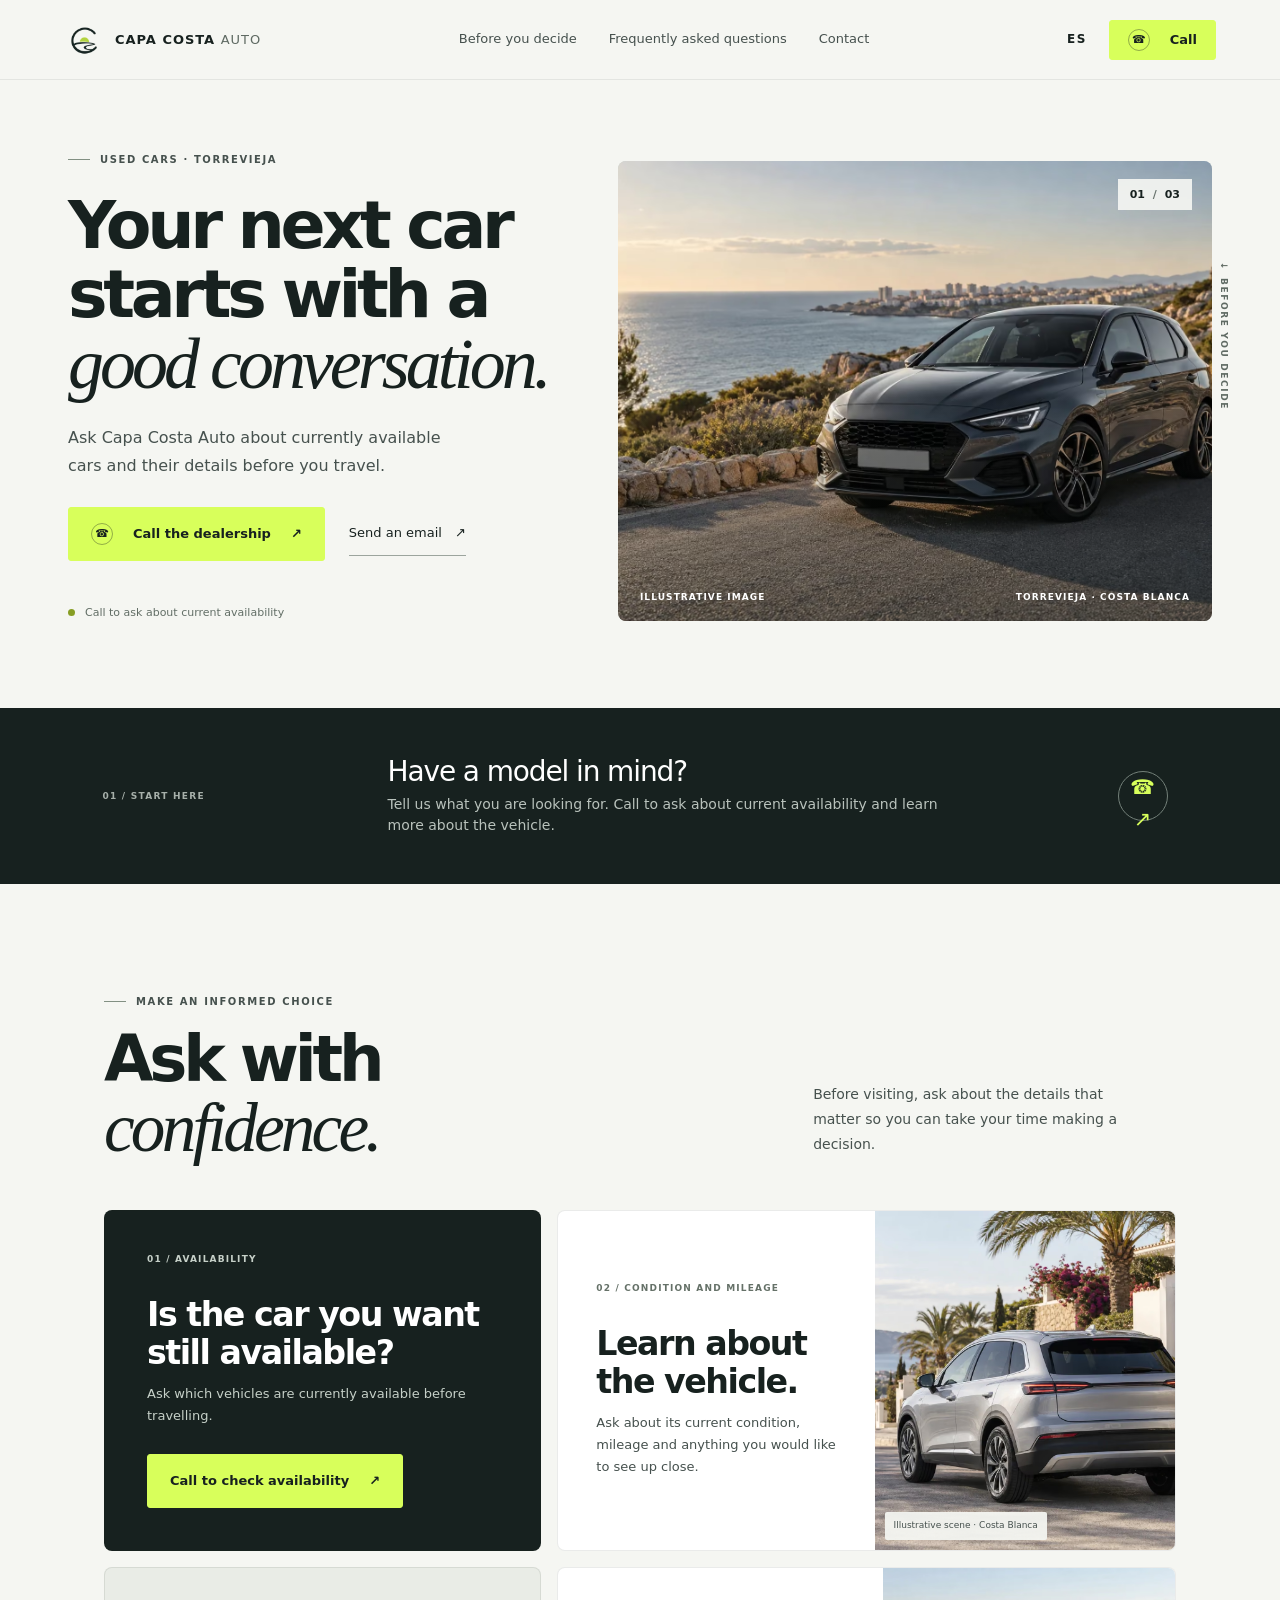
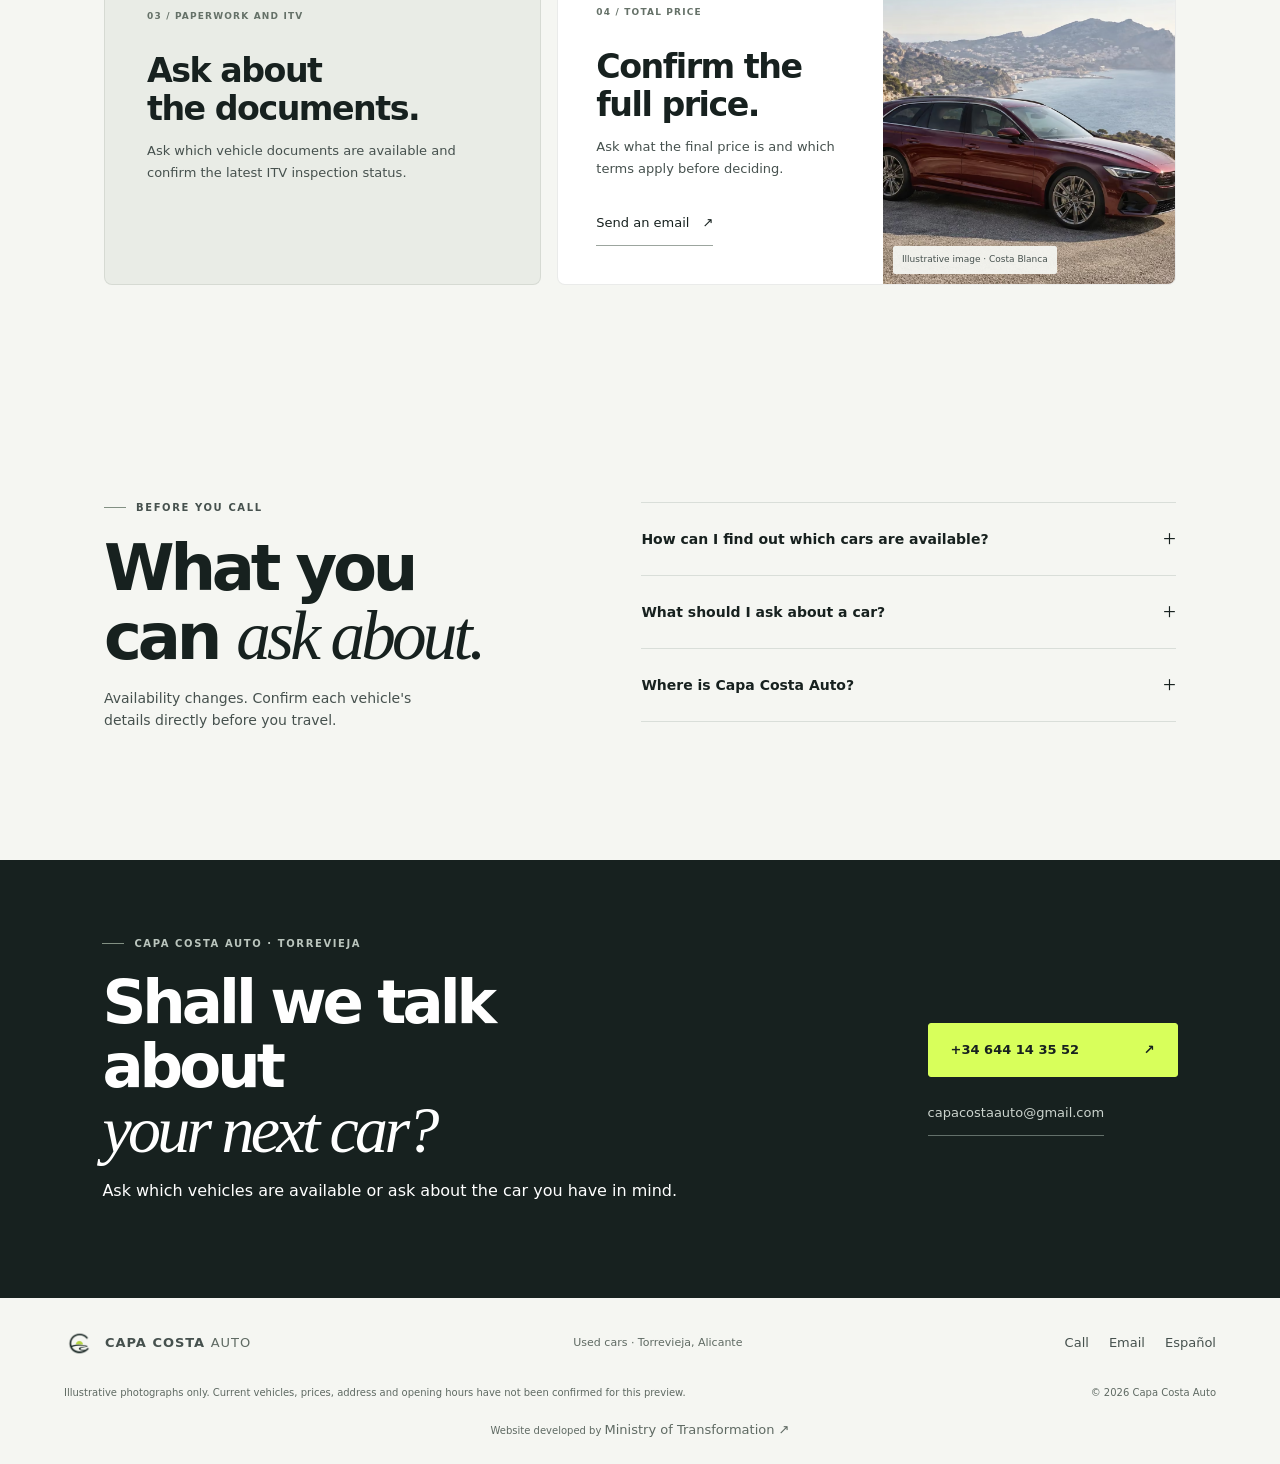
==== en/index.html @ e5fd43e0 "Prepare Capa Costa Auto for GitHub Pages" ====
<!doctype html>
<html lang="en">
<head>
  <meta charset="utf-8">
  <meta name="viewport" content="width=device-width, initial-scale=1">
  <meta name="theme-color" content="#17211f">
  <meta name="robots" content="noindex, nofollow">
  <meta name="description" content="Contact Capa Costa Auto in Torrevieja to ask about current used-car availability.">
  <title>Used Cars in Torrevieja | Capa Costa Auto</title>
  <link rel="alternate" hreflang="es-ES" href="../es/index.html">
  <link rel="alternate" hreflang="en" href="index.html">
  <link rel="preload" as="image" href="../public/images/coast-1.avif" type="image/avif" fetchpriority="high">
  <link rel="stylesheet" href="../styles.css">
  <script src="../site.js" defer></script>
</head>
<body>
  <a class="skip-link" href="#main">Skip to content</a>
  <header class="site-header">
    <a class="brand" href="index.html"><img class="brand-mark" src="../public/brand/capa-costa-emblem.webp" alt="" width="40" height="40"><span>CAPA COSTA <b>AUTO</b></span></a>
    <nav class="desktop-nav" aria-label="Main navigation"><a href="#antes-de-decidir">Before you decide</a><a href="#preguntas">Frequently asked questions</a><a href="#contacto">Contact</a></nav>
    <div class="header-actions"><a class="language" href="../es/index.html" lang="es" hreflang="es-ES" aria-label="Ver en español">ES</a><a class="button button-small" href="tel:+34644143552" aria-label="Call the dealership"><span class="phone-icon" aria-hidden="true"></span><span>Call</span></a></div>
  </header>

  <main id="main">
    <section class="hero" aria-labelledby="hero-title">
      <div class="hero-copy">
        <p class="eyebrow"><span class="eyebrow-line" aria-hidden="true"></span> USED CARS · TORREVIEJA</p>
        <h1 id="hero-title">Your next car starts with a <em>good conversation.</em></h1>
        <p class="hero-lead">Ask Capa Costa Auto about currently available cars and their details before you travel.</p>
        <div class="hero-actions"><a class="button button-primary" href="tel:+34644143552"><span class="phone-icon" aria-hidden="true"></span> Call the dealership <span aria-hidden="true">↗</span></a><a class="text-link" href="mailto:capacostaauto@gmail.com">Send an email <span aria-hidden="true">↗</span></a></div>
        <p class="hero-note"><span class="note-dot" aria-hidden="true"></span>Call to ask about current availability</p>
      </div>
      <figure class="hero-visual">
        <picture><source srcset="../public/images/coast-1.avif" type="image/avif" sizes="(min-width: 900px) 54vw, (min-width: 651px) 48vw, calc(100vw - 40px)"><img src="../public/images/coast-1.webp" alt="Illustrative car beside the Mediterranean coast; not a current listing" width="1536" height="1024" fetchpriority="high" decoding="async"></picture>
        <figcaption><span>ILLUSTRATIVE IMAGE</span><span>TORREVIEJA · COSTA BLANCA</span></figcaption><div class="image-index" aria-hidden="true">01 <span>/</span> 03</div>
      </figure>
      <a class="hero-side-label" href="#antes-de-decidir"><span aria-hidden="true">↓</span> BEFORE YOU DECIDE</a>
    </section>

    <section class="intro-band" aria-labelledby="availability-band-title">
      <div class="section-index">01 / START HERE</div>
      <div class="intro-main"><h2 id="availability-band-title">Have a model in mind?</h2><p>Tell us what you are looking for. Call to ask about current availability and learn more about the vehicle.</p></div>
      <a class="round-link" href="tel:+34644143552" aria-label="Call to ask about available cars"><span aria-hidden="true">↗</span></a>
    </section>

    <section class="editorial" id="antes-de-decidir" aria-labelledby="questions-title">
      <div class="editorial-heading" data-reveal><div><p class="eyebrow"><span class="eyebrow-line" aria-hidden="true"></span> MAKE AN INFORMED CHOICE</p><h2 id="questions-title">Ask with<br><em>confidence.</em></h2></div><p class="editorial-deck">Before visiting, ask about the details that matter so you can take your time making a decision.</p></div>
      <div class="bento-grid">
        <article class="bento-card bento-availability" data-reveal><div><p class="card-kicker">01 / AVAILABILITY</p><h3>Is the car you want still available?</h3><p>Ask which vehicles are currently available before travelling.</p></div><a class="button button-light" href="tel:+34644143552">Call to check availability <span aria-hidden="true">↗</span></a></article>
        <article class="bento-card bento-condition" data-reveal><div class="bento-copy"><p class="card-kicker">02 / CONDITION AND MILEAGE</p><h3>Learn about the vehicle.</h3><p>Ask about its current condition, mileage and anything you would like to see up close.</p></div><figure class="bento-image"><picture><source srcset="../public/images/coast-2.avif" type="image/avif" sizes="(min-width: 900px) 37vw, (min-width: 651px) 43vw, calc(100vw - 40px)"><img src="../public/images/coast-2.webp" alt="Illustrative car on a Mediterranean street; not a current listing" width="1448" height="1086" loading="lazy" decoding="async"></picture><figcaption>Illustrative scene · Costa Blanca</figcaption></figure></article>
        <article class="bento-card bento-paperwork" data-reveal><div><p class="card-kicker">03 / PAPERWORK AND ITV</p><h3>Ask about the documents.</h3><p>Ask which vehicle documents are available and confirm the latest ITV inspection status.</p></div></article>
        <article class="bento-card bento-price" data-reveal><div class="bento-copy"><p class="card-kicker">04 / TOTAL PRICE</p><h3>Confirm the full price.</h3><p>Ask what the final price is and which terms apply before deciding.</p><a class="text-link" href="mailto:capacostaauto@gmail.com">Send an email <span aria-hidden="true">↗</span></a></div><figure class="bento-image"><picture><source srcset="../public/images/coast-3.avif" type="image/avif" sizes="(min-width: 900px) 37vw, (min-width: 651px) 43vw, calc(100vw - 40px)"><img src="../public/images/coast-3.webp" alt="Illustrative car beside the Mediterranean; not a current listing" width="1448" height="1086" loading="lazy" decoding="async"></picture><figcaption>Illustrative image · Costa Blanca</figcaption></figure></article>
      </div>
    </section>

    <section class="faq-section" id="preguntas" aria-labelledby="faq-title">
      <div class="faq-heading" data-reveal><p class="eyebrow"><span class="eyebrow-line" aria-hidden="true"></span> BEFORE YOU CALL</p><h2 id="faq-title">What you can <em>ask about.</em></h2><p>Availability changes. Confirm each vehicle's details directly before you travel.</p></div>
      <div class="faq-list" data-reveal><details><summary>How can I find out which cars are available?<span aria-hidden="true">+</span></summary><p>Call the dealership to ask which vehicles are currently available.</p></details><details><summary>What should I ask about a car?<span aria-hidden="true">+</span></summary><p>You can ask about its condition, mileage, paperwork, inspection status, full price and applicable terms.</p></details><details><summary>Where is Capa Costa Auto?<span aria-hidden="true">+</span></summary><p>Capa Costa Auto is in Torrevieja. Call before travelling to confirm visit details.</p></details></div>
    </section>

    <section class="contact-section" id="contacto" aria-labelledby="contact-title"><div data-reveal><p class="eyebrow"><span class="eyebrow-line" aria-hidden="true"></span> CAPA COSTA AUTO · TORREVIEJA</p><h2 id="contact-title">Shall we talk about<br><em>your next car?</em></h2><p class="contact-lead">Ask which vehicles are available or ask about the car you have in mind.</p></div><div class="contact-actions" data-reveal><a class="button button-light" href="tel:+34644143552">+34 644 14 35 52 <span aria-hidden="true">↗</span></a><a class="contact-email" href="mailto:capacostaauto@gmail.com">capacostaauto@gmail.com</a></div></section>
  </main>

  <footer class="site-footer"><a class="brand brand-footer" href="index.html"><img class="brand-mark" src="../public/brand/capa-costa-emblem.webp" alt="" width="32" height="32" loading="lazy"><span>CAPA COSTA <b>AUTO</b></span></a><p>Used cars · Torrevieja, Alicante</p><div><a href="tel:+34644143552">Call</a><a href="mailto:capacostaauto@gmail.com">Email</a><a href="../es/index.html" lang="es" hreflang="es-ES">Español</a></div><small>Illustrative photographs only. Current vehicles, prices, address and opening hours have not been confirmed for this preview.</small><small class="copyright">© 2026 Capa Costa Auto</small><small class="developer-credit">Website developed by <a href="https://ministry-transformation.github.io/" target="_blank" rel="noopener noreferrer">Ministry of Transformation <span aria-hidden="true">↗</span></a></small></footer>
</body>
</html>
---- styles.css ----
:root{--ink:#17211f;--ink-soft:#46514e;--paper:#f5f6f2;--white:#fff;--accent:#d8ff5b;--line:#d9ded9;--muted:#aab3ad;--serif:Georgia,'Times New Roman',serif;--sans:'DM Sans',Arial,sans-serif;--display:Manrope,'DM Sans',sans-serif;--measure:1240px}
*{box-sizing:border-box}html{scroll-behavior:smooth;scroll-padding-top:90px}body{margin:0;background:var(--paper);color:var(--ink);font-family:var(--sans);font-size:16px;line-height:1.55;-webkit-font-smoothing:antialiased}a{color:inherit}a:focus-visible,summary:focus-visible{outline:3px solid #547000;outline-offset:4px}.skip-link{position:absolute;left:16px;top:-60px;background:var(--accent);padding:12px 18px;z-index:10}.skip-link:focus{top:12px}.site-header{height:80px;padding:0 max(5vw,24px);display:flex;align-items:center;justify-content:space-between;background:var(--paper);position:sticky;top:0;z-index:5;border-bottom:1px solid rgba(23,33,31,.08)}.brand{display:flex;gap:11px;align-items:center;text-decoration:none;font:700 13px var(--display);letter-spacing:.075em}.brand b{font-weight:500;color:#5f6a63}.brand-mark{width:34px;height:34px;display:grid;place-items:center;border:1px solid var(--ink);border-radius:50%;font:600 19px var(--serif);letter-spacing:0}.desktop-nav{display:flex;gap:32px}.desktop-nav a,.site-footer a{font-size:13px;text-decoration:none;color:var(--ink-soft)}.desktop-nav a:hover,.site-footer a:hover{color:#607700}.header-actions{display:flex;align-items:center;gap:22px}.language{font-size:12px;font-weight:700;letter-spacing:.12em;text-decoration:none}.button{display:inline-flex;min-height:54px;align-items:center;justify-content:center;gap:20px;padding:0 22px;background:var(--accent);border:1px solid var(--accent);border-radius:3px;color:var(--ink);font:700 13px var(--sans);text-decoration:none;transition:background .18s,border-color .18s,transform .18s}.button:hover{background:#c6f43e;border-color:#c6f43e;transform:translateY(-1px)}.button-small{min-height:40px;padding:0 18px}.hero{max-width:var(--measure);margin:auto;min-height:610px;padding:64px 48px 70px;display:grid;grid-template-columns:.91fr 1.09fr;align-items:center;gap:54px;position:relative}.hero-copy{padding:10px 0 6px}.eyebrow{font:700 10px var(--display);letter-spacing:.16em;display:flex;align-items:center;gap:10px;color:var(--ink-soft);margin:0 0 26px}.eyebrow-line{width:22px;height:1px;background:#829083}.hero h1,.editorial h2,.faq-heading h2,.contact-section h2{font:600 clamp(45px,5.2vw,70px)/1.04 var(--display);letter-spacing:-.065em;margin:0;max-width:580px}.hero h1 em,.editorial h2 em,.faq-heading h2 em,.contact-section h2 em{font:italic 500 1.08em/1 var(--serif);letter-spacing:-.055em}.hero-lead{max-width:390px;margin:23px 0 28px;color:var(--ink-soft);font-size:16px;line-height:1.7}.hero-actions{display:flex;align-items:center;gap:24px;flex-wrap:wrap}.phone-icon{width:22px;height:22px;border:1px solid rgba(23,33,31,.36);border-radius:50%;display:grid;place-items:center;font-size:13px}.text-link{font-size:13px;text-decoration:none;border-bottom:1px solid #9ca59e;padding:7px 0}.text-link span{margin-left:6px}.hero-note{display:flex;align-items:center;gap:10px;margin-top:43px;font-size:11px;color:#626e66}.note-dot{width:7px;height:7px;background:#879e24;border-radius:50%}.note-rule{height:1px;width:28px;background:#bdc4bd;margin:0 3px}.hero-visual{margin:0;position:relative;height:460px;background:#c7d1cc;overflow:hidden}.hero-visual img,.photo-card img,.quote-band figure img{width:100%;height:100%;object-fit:cover;display:block}.hero-visual img{object-position:51% 50%}.hero-visual:after{content:"";position:absolute;inset:50% 0 0;background:linear-gradient(transparent,rgba(7,16,15,.38));pointer-events:none}.hero-visual figcaption{position:absolute;bottom:19px;left:22px;right:22px;display:flex;justify-content:space-between;color:white;font:600 9px var(--display);letter-spacing:.12em;z-index:1}.image-index{position:absolute;right:20px;top:18px;padding:9px 12px;background:rgba(245,246,242,.92);font:700 11px var(--display);z-index:1}.image-index span{color:#68736d;margin:0 4px}.hero-side-label{position:absolute;right:14px;top:175px;writing-mode:vertical-rl;font:600 9px var(--display);letter-spacing:.18em;color:#5f6a63}.hero-side-label span{padding:7px 0}.intro-band{background:var(--ink);color:white;padding:47px max(calc((100vw - 1120px)/2),8vw);display:grid;grid-template-columns:1fr 2.8fr 60px;align-items:center;gap:38px}.section-index{font:600 9px var(--display);letter-spacing:.14em;color:#a7b0aa}.intro-main h2{font:500 28px var(--display);letter-spacing:-.04em;margin:0 0 6px}.intro-main p{color:#b9c2bc;margin:0;font-size:14px;max-width:560px}.round-link{width:50px;height:50px;display:grid;place-items:center;border:1px solid #65706a;border-radius:50%;text-decoration:none;font-size:21px;transition:background .2s,color .2s}.round-link:hover{background:var(--accent);color:var(--ink);border-color:var(--accent)}.editorial{max-width:1120px;margin:auto;padding:110px 24px 120px}.editorial-heading{display:flex;justify-content:space-between;align-items:end;margin-bottom:48px}.editorial-heading .eyebrow{margin-bottom:19px}.editorial h2,.faq-heading h2{font-size:clamp(44px,5.2vw,64px)}.editorial-deck{max-width:320px;color:var(--ink-soft);font-size:14px;line-height:1.8;margin:0 4% 5px 24px}.editorial-grid{display:grid;grid-template-columns:.95fr 1.05fr;gap:70px;align-items:stretch}.photo-card{margin:0;position:relative;min-height:460px;background:#cad1ca}.photo-card img{position:absolute;inset:0}.photo-card:after{content:"";position:absolute;inset:65% 0 0;background:linear-gradient(transparent,rgba(8,19,17,.45))}.photo-card figcaption{position:absolute;z-index:1;bottom:16px;left:19px;color:white;font-size:10px;letter-spacing:.06em}.photo-card figcaption span{font-weight:700;margin-right:10px}.question-list{align-self:center}.question-list article{min-height:81px;border-bottom:1px solid var(--line);display:grid;grid-template-columns:38px 1fr 24px;align-items:center;gap:10px}.question-number{font:600 10px var(--display);color:#7c887f}.question-list h3{font:600 15px var(--display);margin:0 0 2px;letter-spacing:-.02em}.question-list p{font-size:12px;color:#67716b;margin:0}.question-mark{font:400 20px var(--serif);color:#647268}.list-cta{min-height:66px;display:flex;justify-content:space-between;align-items:center;text-decoration:none;font-size:13px;font-weight:600}.list-cta b{width:34px;height:34px;border:1px solid var(--line);border-radius:50%;display:grid;place-items:center;font-weight:400}.quote-band{min-height:400px;background:#202d29;color:#fff;display:grid;grid-template-columns:1fr 2.2fr 1fr;align-items:center;gap:36px;padding:45px max(calc((100vw - 1120px)/2),8vw)}.quote-number{align-self:start;padding-top:20px;font:600 11px var(--display);letter-spacing:.08em}.quote-number span{color:#929d96}.quote-content .eyebrow{color:#c4cfbf;margin-bottom:20px}.quote-content blockquote{font:500 clamp(29px,3.2vw,43px)/1.2 var(--serif);letter-spacing:-.035em;margin:0 0 25px;max-width:600px}.button-light{background:var(--accent);border-color:var(--accent)}.quote-band figure{margin:0;height:245px;position:relative}.quote-band figure img{position:absolute;inset:0}.quote-band figure figcaption{position:absolute;right:8px;bottom:8px;color:white;font-size:9px;text-shadow:0 1px 4px #333}.faq-section{max-width:1120px;margin:auto;padding:105px 24px 115px;display:grid;grid-template-columns:.9fr 1.1fr;gap:100px}.faq-heading .eyebrow{margin-bottom:22px}.faq-heading h2{margin-bottom:17px}.faq-heading>p:last-child{color:var(--ink-soft);font-size:14px;max-width:350px}.faq-list details{border-bottom:1px solid var(--line)}.faq-list details:first-child{border-top:1px solid var(--line)}.faq-list summary{min-height:72px;display:flex;justify-content:space-between;align-items:center;gap:20px;cursor:pointer;list-style:none;font:600 14px var(--display)}.faq-list summary::-webkit-details-marker{display:none}.faq-list summary span{font:400 23px var(--serif);transition:transform .15s}.faq-list details[open] summary span{transform:rotate(45deg)}.faq-list details p{font-size:13px;color:var(--ink-soft);margin:0;padding:0 32px 21px 0;max-width:480px}.contact-section{background:var(--ink);color:white;padding:78px max(calc((100vw - 1120px)/2),8vw);display:flex;justify-content:space-between;align-items:center;gap:40px}.contact-section .eyebrow{color:#bac5bd;margin-bottom:21px}.contact-section h2{font-size:clamp(42px,5vw,61px)}.contact-actions{display:flex;flex-direction:column;align-items:flex-start;gap:15px}.contact-actions .button{min-width:250px;justify-content:space-between}.contact-email{color:#cbd3cd;font-size:13px;text-decoration:none;border-bottom:1px solid #63706a;padding:4px 0}.site-footer{min-height:110px;display:flex;align-items:center;justify-content:space-between;gap:20px;padding:23px max(5vw,24px);flex-wrap:wrap}.brand-footer .brand-mark{width:29px;height:29px;font-size:17px}.brand-footer{font-size:11px}.site-footer p{font-size:11px;color:#5f6a63}.site-footer>div{display:flex;gap:20px}.site-footer small{font-size:10px;color:#5f6a63}
@media(max-width:850px){.desktop-nav{gap:15px}.desktop-nav a{font-size:12px}.hero{gap:30px;padding-inline:34px;min-height:570px}.hero-visual{height:405px}.hero h1{font-size:clamp(43px,6vw,60px)}.editorial-grid{gap:40px}.quote-band{grid-template-columns:.5fr 1.5fr 1fr;padding-inline:6vw}.faq-section{gap:45px}.intro-band{padding-inline:6vw}}
@media(max-width:650px){html{scroll-padding-top:72px}.site-header{height:68px;padding:0 19px}.desktop-nav{display:none}.brand{font-size:11px}.brand-mark{width:31px;height:31px}.header-actions{gap:14px}.button-small{min-height:38px}.hero{display:flex;flex-direction:column;align-items:stretch;gap:28px;padding:47px 20px 38px;min-height:0}.hero-copy{padding:0}.eyebrow{font-size:9px;margin-bottom:20px}.hero h1{font-size:clamp(45px,12vw,58px);max-width:530px}.hero-lead{font-size:15px;margin:18px 0 23px;max-width:430px}.hero-actions{gap:18px}.hero-actions .button{flex:1;min-height:52px;padding:0 15px;gap:10px}.text-link{white-space:nowrap;font-size:12px}.hero-note{margin-top:27px;font-size:10px;gap:8px}.note-rule{width:14px}.hero-visual{height:310px;margin:0 -20px}.hero-visual img{object-position:center}.hero-visual figcaption{left:18px;right:18px;font-size:8px}.hero-side-label{display:none}.intro-band{padding:32px 20px;grid-template-columns:1fr 50px;gap:12px 15px}.section-index{grid-column:1/-1}.intro-main h2{font-size:23px}.intro-main p{font-size:13px}.round-link{width:46px;height:46px}.editorial{padding:75px 20px 80px}.editorial-heading{display:block;margin-bottom:30px}.editorial h2,.faq-heading h2{font-size:50px}.editorial-deck{margin:19px 0 0;font-size:13px}.editorial-grid{grid-template-columns:1fr;gap:26px}.photo-card{min-height:300px}.question-list article{min-height:77px;grid-template-columns:30px 1fr 20px;gap:8px}.question-list h3{font-size:14px}.question-list p{font-size:11px}.quote-band{padding:38px 20px 42px;grid-template-columns:1fr 1fr;gap:15px 10px;min-height:0}.quote-number{grid-column:1/-1;padding:0}.quote-content{grid-column:1/-1}.quote-content blockquote{font-size:34px;max-width:500px}.quote-band figure{grid-column:1/-1;height:205px;margin-top:8px}.faq-section{padding:76px 20px 82px;grid-template-columns:1fr;gap:30px}.faq-heading h2{font-size:47px}.faq-heading>p:last-child{font-size:13px}.faq-list summary{font-size:13px;min-height:68px}.faq-list details p{font-size:12px}.contact-section{padding:58px 20px;display:block}.contact-section h2{font-size:47px}.contact-actions{margin-top:29px}.contact-actions .button{width:100%;max-width:340px}.site-footer{padding:25px 20px;display:grid;grid-template-columns:1fr auto;gap:14px}.site-footer p{grid-column:1/-1;grid-row:2;margin:0}.site-footer>div{gap:12px}.site-footer>div a{font-size:11px}.site-footer small{grid-column:1/-1}}
@media(prefers-reduced-motion:reduce){*,*::before,*::after{scroll-behavior:auto!important;transition:none!important}}

.phone-icon:before{content:'☎';font-size:11px}.round-link:before{content:'☎';font-size:20px}


@media(max-width:390px){.hero-actions{align-items:stretch;flex-direction:column;gap:12px}.hero-actions .button{flex:none;width:100%}.text-link{align-self:flex-start}}

/* Conversion-focused bento iteration: real next-step action first, buyer questions next. */
:root{--sans:system-ui,-apple-system,BlinkMacSystemFont,"Segoe UI",Arial,sans-serif;--display:system-ui,-apple-system,BlinkMacSystemFont,"Segoe UI",Arial,sans-serif;--radius-card:8px;--radius-control:4px}
.site-header{position:sticky;top:0;z-index:10;background:rgba(245,246,242,.95);backdrop-filter:blur(12px)}
.site-nav a,.desktop-nav a{min-height:44px;display:inline-flex;align-items:center}
.language{display:inline-flex;min-height:44px;align-items:center}
.text-link,.contact-email{display:inline-flex;min-height:44px;align-items:center;gap:7px}
.site-footer>div a{display:inline-flex;min-height:44px;align-items:center}
.button,.text-link,.round-link,.contact-email,.site-footer a{transition:background-color .18s,border-color .18s,color .18s,transform .18s}
.button-primary,.bento-availability .button-light,.contact-section .button-light{background:var(--accent);border-color:var(--accent);color:var(--ink)}
.button-primary:hover,.bento-availability .button-light:hover,.contact-section .button-light:hover{background:#c8f43f;border-color:#c8f43f;color:var(--ink);transform:translateY(-2px)}
.hero-visual,.photo-card,.bento-card{border-radius:var(--radius-card);overflow:hidden}
.hero-visual img{aspect-ratio:3/2;animation:coast-drift 30s ease-in-out infinite alternate}
@keyframes coast-drift{from{transform:scale(1.01)}to{transform:scale(1.05)}}
.hero-side-label{display:inline-flex;width:44px;min-height:44px;align-items:center;justify-content:center;text-decoration:none;transition:color .18s,transform .18s}
.hero-side-label:hover{color:#526b00;transform:translateY(3px)}
.round-link{color:var(--accent);border-color:#738079}
.round-link:hover{background:var(--accent);color:var(--ink);border-color:var(--accent);transform:translateY(-2px)}
.editorial{padding-block:clamp(72px,9vw,112px)}
.bento-grid{display:grid;grid-template-columns:repeat(12,minmax(0,1fr));grid-auto-rows:minmax(300px,auto);gap:16px}
.bento-card{position:relative;display:flex;min-width:0;flex-direction:column;justify-content:space-between;border:1px solid rgba(23,33,31,.09);background:#fff}
.bento-availability{grid-column:span 5;padding:clamp(25px,3.3vw,42px);background:var(--ink);color:#fff}
.bento-condition{grid-column:span 7;display:grid;grid-template-columns:minmax(0,1fr) minmax(0,.95fr)}
.bento-paperwork{grid-column:span 5;padding:clamp(25px,3.3vw,42px);background:#e9ece6}
.bento-price{grid-column:span 7;display:grid;grid-template-columns:minmax(0,1fr) minmax(0,.9fr);padding:0}
.bento-copy{align-self:center;padding:clamp(23px,3vw,38px)}
.card-kicker{margin:0 0 29px;color:#657168;font-size:9px;font-weight:700;letter-spacing:.13em}
.bento-availability .card-kicker{color:#c6d0c8}
.bento-card h3{max-width:400px;margin:0 0 12px;font:650 clamp(22px,2.6vw,34px)/1.13 var(--display);letter-spacing:-.045em;text-wrap:balance}
.bento-card p:not(.card-kicker){max-width:400px;margin:0;color:var(--ink-soft);font-size:13px;line-height:1.7}
.bento-availability p:not(.card-kicker){color:#c6d0c8}
.bento-availability .button-light{align-self:flex-start;margin-top:26px}
.bento-image{position:relative;min-width:0;min-height:300px;margin:0;overflow:hidden;background:#cbd4ce}
.bento-image picture,.bento-image img{display:block;width:100%;height:100%}
.bento-image img{object-fit:cover;aspect-ratio:4/3;transition:transform .7s cubic-bezier(.2,.7,.2,1)}
.bento-image figcaption{position:absolute;right:10px;bottom:10px;left:10px;width:max-content;max-width:calc(100% - 20px);padding:7px 9px;border-radius:2px;background:rgba(245,246,242,.94);color:var(--ink-soft);font-size:9px}
.bento-price .text-link{align-self:flex-start;margin-top:22px}
.motion-ready [data-reveal]{transform:translateY(12px);transition:transform .38s cubic-bezier(.2,.7,.2,1)}
.motion-ready [data-reveal].is-visible{transform:translateY(0)}
@media(hover:hover) and (pointer:fine){.bento-image:hover img{transform:scale(1.035)}.brand:hover .brand-mark{transform:rotate(-3deg) scale(1.04)}}
@media(max-width:850px){.bento-grid{grid-template-columns:repeat(2,minmax(0,1fr));grid-auto-rows:minmax(270px,auto)}.bento-availability,.bento-condition{grid-column:1/-1}.bento-paperwork,.bento-price{grid-column:span 1;display:flex}.bento-paperwork .bento-image{min-height:190px}.bento-price .text-link{margin-top:20px}}
@media(max-width:650px){.site-header{height:68px}.site-header .desktop-nav{display:none}.header-actions{gap:12px}.site-header .button-small{min-width:44px;min-height:44px;justify-content:center;padding:0 10px;gap:8px}.site-header .button-small span:not(.phone-icon){display:inline}.hero{padding-top:46px;padding-bottom:72px}.hero-visual{width:100%;height:auto;aspect-ratio:4/3}.hero-visual img{height:100%;object-fit:cover}.hero-side-label{display:none}.intro-band{grid-template-columns:1fr 48px;gap:12px 15px}.intro-main h2{font-size:23px}.intro-band .section-index{grid-column:1/-1}.editorial{padding:70px 20px}.editorial-heading{display:block;margin-bottom:26px}.editorial-deck{margin:16px 0 0}.bento-grid{grid-template-columns:1fr;grid-auto-rows:auto;gap:13px}.bento-availability,.bento-condition,.bento-paperwork,.bento-price{grid-column:1;min-height:0}.bento-availability,.bento-price{padding:25px}.bento-condition,.bento-paperwork{display:flex}.bento-copy{padding:23px}.bento-card h3{font-size:24px}.bento-image{width:100%;min-height:0;aspect-ratio:16/10}.bento-image img{aspect-ratio:16/10}.bento-availability .button-light{min-height:48px}.contact-section{padding:58px 20px}.contact-section h2{font-size:46px}.contact-section>div:first-child>p:not(.eyebrow){max-width:430px;font-size:13px;line-height:1.7}.contact-actions{margin-top:24px}.contact-actions .button{width:100%;max-width:360px}.faq-section{padding:70px 20px;grid-template-columns:1fr;gap:24px}.faq-list summary{min-height:64px}.site-footer{display:grid;grid-template-columns:1fr auto;gap:14px 12px;padding:24px 20px}.site-footer>p{grid-column:1/-1;grid-row:2}.site-footer>div{grid-column:1/-1;grid-row:3}.site-footer>small{grid-column:1/-1}.site-footer .copyright{grid-column:1/-1;grid-row:auto}}
@media(max-width:370px){.hero-actions{display:grid;grid-template-columns:1fr}.hero-actions .button{width:100%}.header-actions{gap:7px}.site-header .button-small{width:44px}.bento-card h3{font-size:22px}}
@media(max-width:370px){.site-header{padding-inline:12px}.site-header .brand{font-size:9px;gap:7px}.site-header .brand-mark{width:30px;height:30px}.site-header .header-actions{gap:6px}.site-header .button-small{min-width:44px;width:44px;padding:0}.site-header .button-small span:not(.phone-icon){display:none}}
@media(prefers-reduced-motion:reduce){.hero-visual img{animation:none;transform:none}.motion-ready [data-reveal]{transform:none;transition:none}.bento-image img,.button,.text-link,.round-link,.brand-mark{transition:none}.bento-image:hover img,.brand:hover .brand-mark,.button:hover{transform:none}}

.brand-mark{width:40px;height:40px;display:block;object-fit:contain;flex:none;border:0;border-radius:0}
.brand-footer .brand-mark{width:30px;height:30px}
.developer-credit{flex-basis:100%;text-align:center}.developer-credit a{color:inherit;text-decoration-color:#879e24;text-underline-offset:3px}.developer-credit a:hover{color:#526b00}
.hero-visual img{transform-origin:52% 48%;animation:coast-drift 26s ease-in-out infinite alternate}
@keyframes coast-drift{from{transform:scale(1.005)}to{transform:scale(1.055)}}
.motion-ready .reveal{opacity:.18;transform:translateY(10px);transition:opacity .4s ease,transform .4s cubic-bezier(.2,.7,.2,1)}
.motion-ready .reveal.is-visible{opacity:1;transform:translateY(0)}
.motion-ready .hero-visual.reveal{transition-delay:.1s}
.photo-card img,.quote-band figure img{transition:transform .9s cubic-bezier(.2,.7,.2,1)}
.photo-card:hover img,.quote-band figure:hover img{transform:scale(1.04)}
@media(max-width:650px){.brand-mark{width:34px;height:34px}}
@media(prefers-reduced-motion:reduce){.hero-visual img{animation:none;transform:none}.motion-ready .reveal{opacity:1;transform:none;transition:none}.photo-card img,.quote-band figure img{transition:none}.photo-card:hover img,.quote-band figure:hover img{transform:none}.brand-mark{transition:none}.brand:hover .brand-mark{transform:none}}

.brand-mark{transition:transform .25s ease}.brand:hover .brand-mark{transform:rotate(-4deg) scale(1.04)}
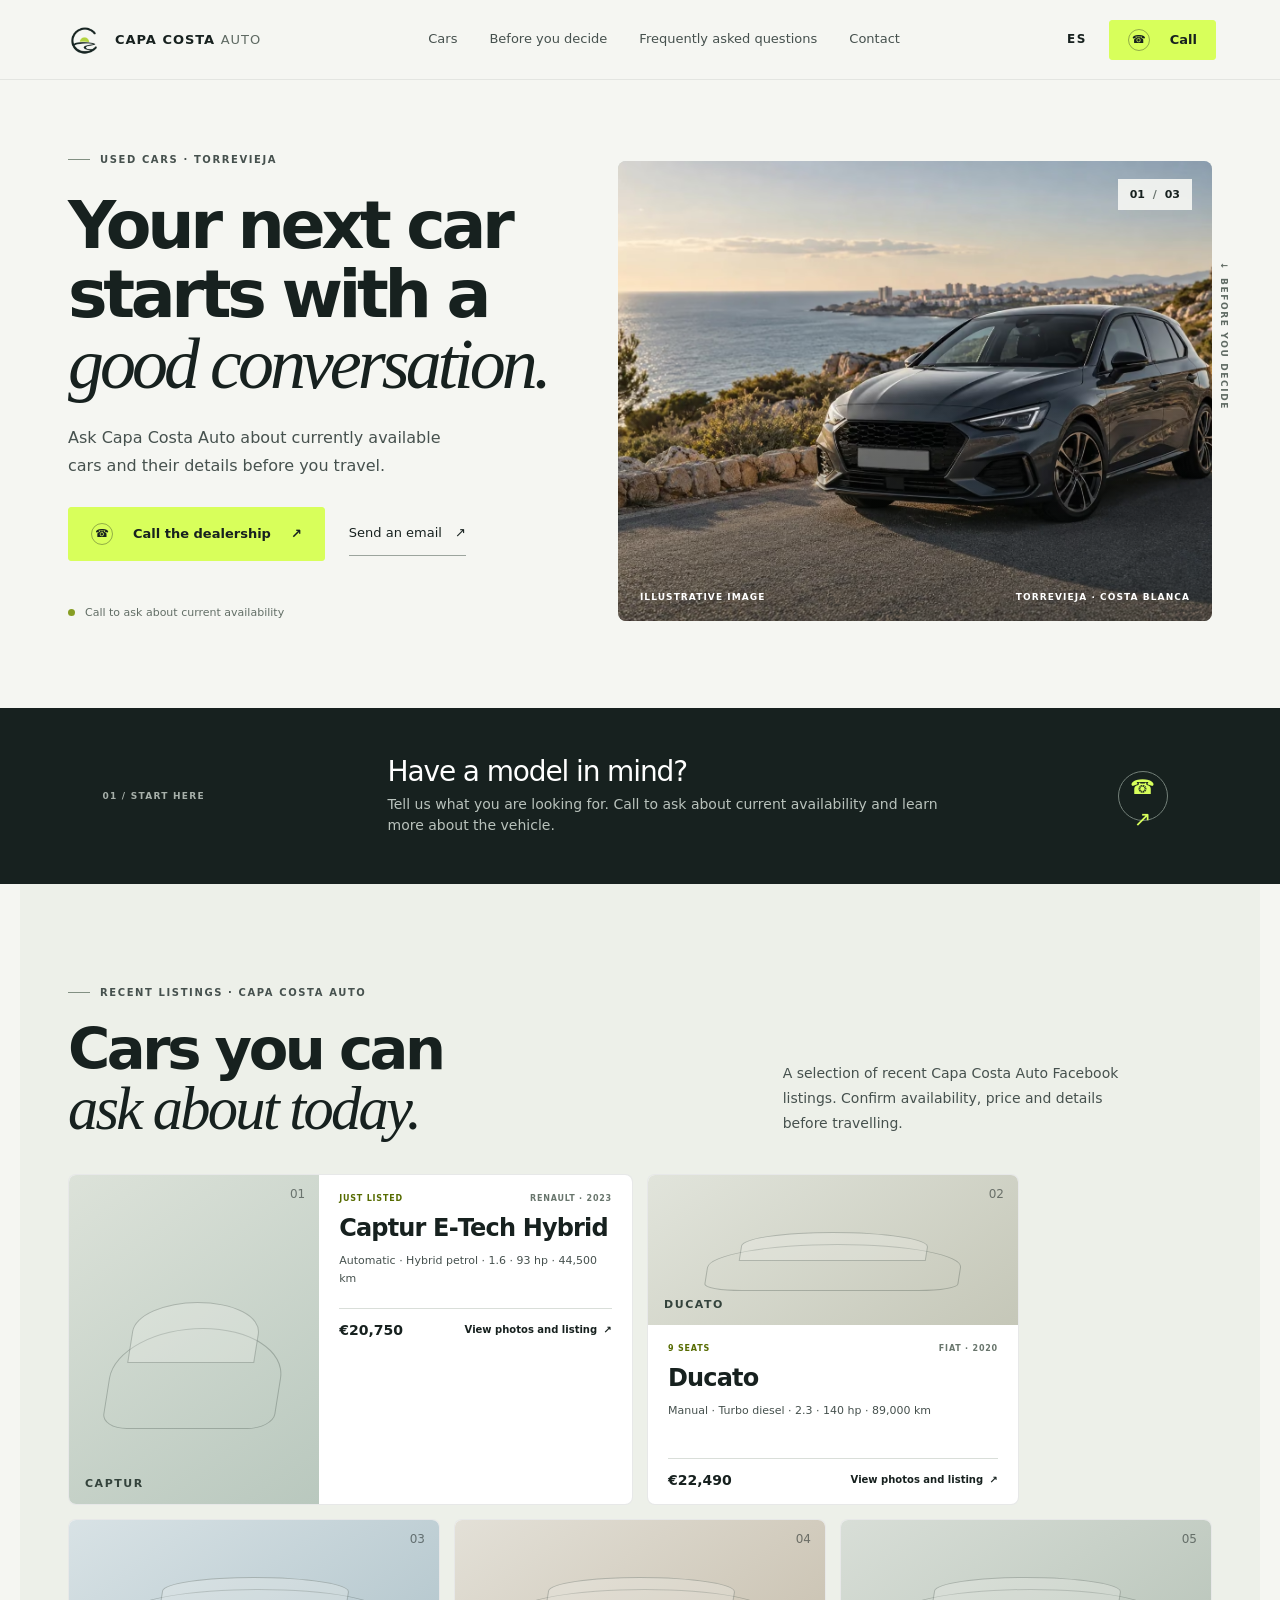
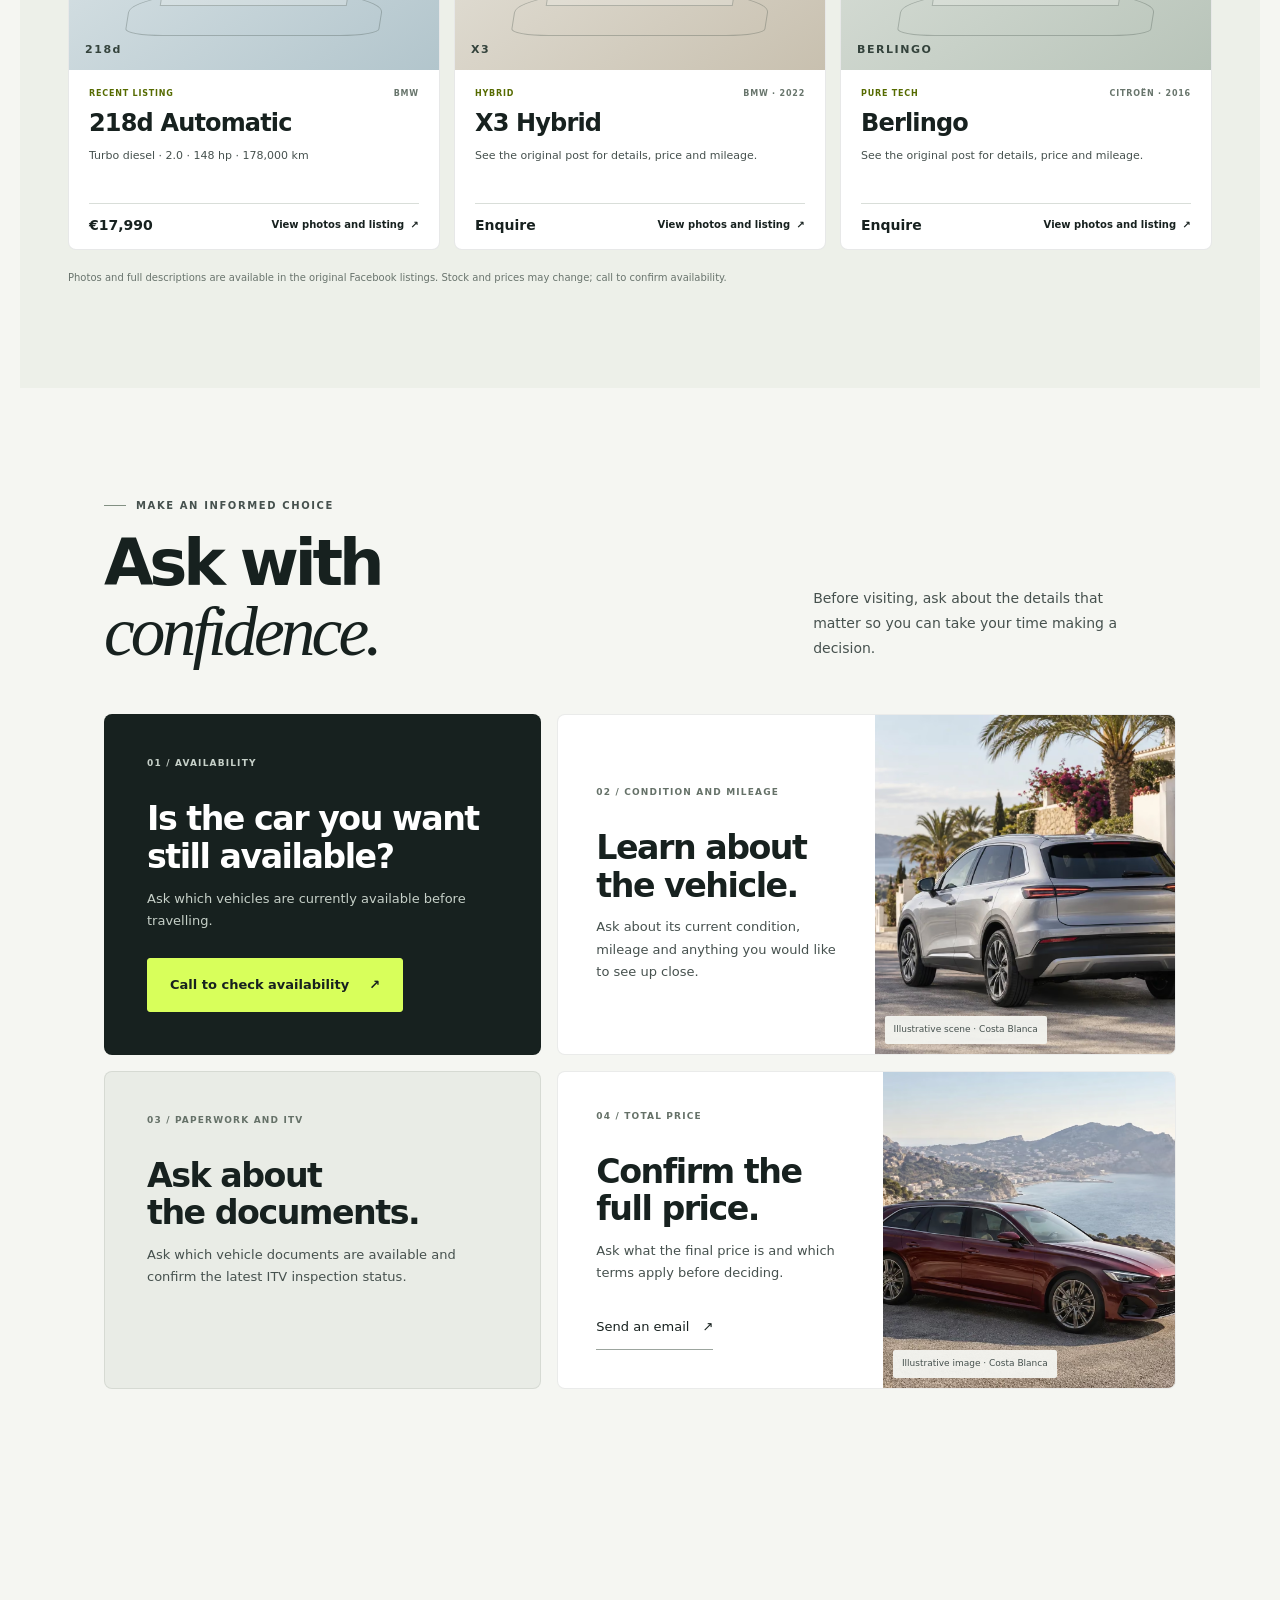
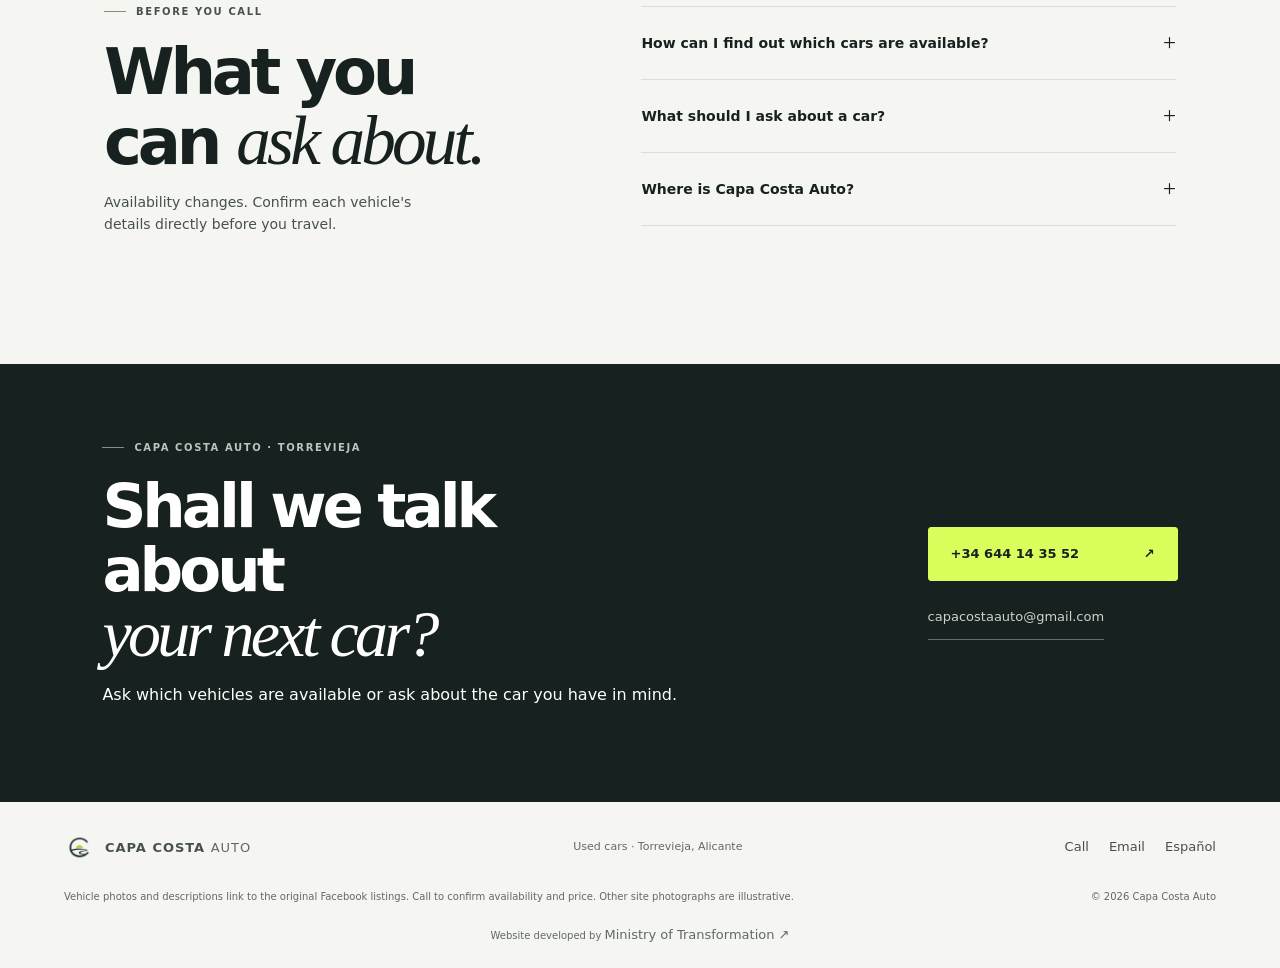
==== commit 4da4fa0e: "Add recent vehicle listings" ====
--- a/en/index.html
+++ b/en/index.html
@@ -17,7 +17,7 @@
   <a class="skip-link" href="#main">Skip to content</a>
   <header class="site-header">
     <a class="brand" href="index.html"><img class="brand-mark" src="../public/brand/capa-costa-emblem.webp" alt="" width="40" height="40"><span>CAPA COSTA <b>AUTO</b></span></a>
-    <nav class="desktop-nav" aria-label="Main navigation"><a href="#antes-de-decidir">Before you decide</a><a href="#preguntas">Frequently asked questions</a><a href="#contacto">Contact</a></nav>
+    <nav class="desktop-nav" aria-label="Main navigation"><a href="#vehiculos">Cars</a><a href="#antes-de-decidir">Before you decide</a><a href="#preguntas">Frequently asked questions</a><a href="#contacto">Contact</a></nav>
     <div class="header-actions"><a class="language" href="../es/index.html" lang="es" hreflang="es-ES" aria-label="Ver en español">ES</a><a class="button button-small" href="tel:+34644143552" aria-label="Call the dealership"><span class="phone-icon" aria-hidden="true"></span><span>Call</span></a></div>
   </header>
 
@@ -43,6 +43,18 @@
       <a class="round-link" href="tel:+34644143552" aria-label="Call to ask about available cars"><span aria-hidden="true">↗</span></a>
     </section>
 
+    <section class="inventory-section" id="vehiculos" aria-labelledby="inventory-title">
+      <div class="inventory-heading"><div><p class="eyebrow"><span class="eyebrow-line" aria-hidden="true"></span> RECENT LISTINGS · CAPA COSTA AUTO</p><h2 id="inventory-title">Cars you can<br><em>ask about today.</em></h2></div><p>A selection of recent Capa Costa Auto Facebook listings. Confirm availability, price and details before travelling.</p></div>
+      <div class="inventory-grid">
+        <article class="vehicle-card vehicle-featured"><div class="vehicle-art" aria-hidden="true"><span>CAPTUR</span><b>01</b></div><div class="vehicle-info"><p class="vehicle-meta"><span>JUST LISTED</span><span>RENAULT · 2023</span></p><h3>Captur E‑Tech Hybrid</h3><p class="vehicle-specs">Automatic · Hybrid petrol · 1.6 · 93 hp · 44,500 km</p><div class="vehicle-bottom"><strong>€20,750</strong><a href="https://www.facebook.com/photo/?fbid=998239333301235&amp;set=pcb.998239783301190" target="_blank" rel="noopener noreferrer">View photos and listing <span aria-hidden="true">↗</span></a></div></div></article>
+        <article class="vehicle-card"><div class="vehicle-art vehicle-art-van" aria-hidden="true"><span>DUCATO</span><b>02</b></div><div class="vehicle-info"><p class="vehicle-meta"><span>9 SEATS</span><span>FIAT · 2020</span></p><h3>Ducato</h3><p class="vehicle-specs">Manual · Turbo diesel · 2.3 · 140 hp · 89,000 km</p><div class="vehicle-bottom"><strong>€22,490</strong><a href="https://www.facebook.com/photo/?fbid=968975926227576&amp;set=pcb.968976729560829" target="_blank" rel="noopener noreferrer">View photos and listing <span aria-hidden="true">↗</span></a></div></div></article>
+        <article class="vehicle-card"><div class="vehicle-art vehicle-art-bmw" aria-hidden="true"><span>218d</span><b>03</b></div><div class="vehicle-info"><p class="vehicle-meta"><span>RECENT LISTING</span><span>BMW</span></p><h3>218d Automatic</h3><p class="vehicle-specs">Turbo diesel · 2.0 · 148 hp · 178,000 km</p><div class="vehicle-bottom"><strong>€17,990</strong><a href="https://www.facebook.com/reel/2669272490158174/" target="_blank" rel="noopener noreferrer">View photos and listing <span aria-hidden="true">↗</span></a></div></div></article>
+        <article class="vehicle-card"><div class="vehicle-art vehicle-art-x3" aria-hidden="true"><span>X3</span><b>04</b></div><div class="vehicle-info"><p class="vehicle-meta"><span>HYBRID</span><span>BMW · 2022</span></p><h3>X3 Hybrid</h3><p class="vehicle-specs">See the original post for details, price and mileage.</p><div class="vehicle-bottom"><strong>Enquire</strong><a href="https://www.facebook.com/p/Capa-Costa-100093455335530/" target="_blank" rel="noopener noreferrer">View photos and listing <span aria-hidden="true">↗</span></a></div></div></article>
+        <article class="vehicle-card"><div class="vehicle-art vehicle-art-citroen" aria-hidden="true"><span>BERLINGO</span><b>05</b></div><div class="vehicle-info"><p class="vehicle-meta"><span>PURE TECH</span><span>CITROËN · 2016</span></p><h3>Berlingo</h3><p class="vehicle-specs">See the original post for details, price and mileage.</p><div class="vehicle-bottom"><strong>Enquire</strong><a href="https://www.facebook.com/p/Capa-Costa-100093455335530/" target="_blank" rel="noopener noreferrer">View photos and listing <span aria-hidden="true">↗</span></a></div></div></article>
+      </div>
+      <p class="inventory-note">Photos and full descriptions are available in the original Facebook listings. Stock and prices may change; call to confirm availability.</p>
+    </section>
+
     <section class="editorial" id="antes-de-decidir" aria-labelledby="questions-title">
       <div class="editorial-heading" data-reveal><div><p class="eyebrow"><span class="eyebrow-line" aria-hidden="true"></span> MAKE AN INFORMED CHOICE</p><h2 id="questions-title">Ask with<br><em>confidence.</em></h2></div><p class="editorial-deck">Before visiting, ask about the details that matter so you can take your time making a decision.</p></div>
       <div class="bento-grid">
@@ -61,6 +73,6 @@
     <section class="contact-section" id="contacto" aria-labelledby="contact-title"><div data-reveal><p class="eyebrow"><span class="eyebrow-line" aria-hidden="true"></span> CAPA COSTA AUTO · TORREVIEJA</p><h2 id="contact-title">Shall we talk about<br><em>your next car?</em></h2><p class="contact-lead">Ask which vehicles are available or ask about the car you have in mind.</p></div><div class="contact-actions" data-reveal><a class="button button-light" href="tel:+34644143552">+34 644 14 35 52 <span aria-hidden="true">↗</span></a><a class="contact-email" href="mailto:capacostaauto@gmail.com">capacostaauto@gmail.com</a></div></section>
   </main>
 
-  <footer class="site-footer"><a class="brand brand-footer" href="index.html"><img class="brand-mark" src="../public/brand/capa-costa-emblem.webp" alt="" width="32" height="32" loading="lazy"><span>CAPA COSTA <b>AUTO</b></span></a><p>Used cars · Torrevieja, Alicante</p><div><a href="tel:+34644143552">Call</a><a href="mailto:capacostaauto@gmail.com">Email</a><a href="../es/index.html" lang="es" hreflang="es-ES">Español</a></div><small>Illustrative photographs only. Current vehicles, prices, address and opening hours have not been confirmed for this preview.</small><small class="copyright">© 2026 Capa Costa Auto</small><small class="developer-credit">Website developed by <a href="https://ministry-transformation.github.io/" target="_blank" rel="noopener noreferrer">Ministry of Transformation <span aria-hidden="true">↗</span></a></small></footer>
+  <footer class="site-footer"><a class="brand brand-footer" href="index.html"><img class="brand-mark" src="../public/brand/capa-costa-emblem.webp" alt="" width="32" height="32" loading="lazy"><span>CAPA COSTA <b>AUTO</b></span></a><p>Used cars · Torrevieja, Alicante</p><div><a href="tel:+34644143552">Call</a><a href="mailto:capacostaauto@gmail.com">Email</a><a href="../es/index.html" lang="es" hreflang="es-ES">Español</a></div><small>Vehicle photos and descriptions link to the original Facebook listings. Call to confirm availability and price. Other site photographs are illustrative.</small><small class="copyright">© 2026 Capa Costa Auto</small><small class="developer-credit">Website developed by <a href="https://github.com/Ministry-transformation/capa-costa-auto" target="_blank" rel="noopener noreferrer">Ministry of Transformation <span aria-hidden="true">↗</span></a></small></footer>
 </body>
 </html>
--- a/styles.css
+++ b/styles.css
@@ -68,3 +68,21 @@
 @media(prefers-reduced-motion:reduce){.hero-visual img{animation:none;transform:none}.motion-ready .reveal{opacity:1;transform:none;transition:none}.photo-card img,.quote-band figure img{transition:none}.photo-card:hover img,.quote-band figure:hover img{transform:none}.brand-mark{transition:none}.brand:hover .brand-mark{transform:none}}
 
 .brand-mark{transition:transform .25s ease}.brand:hover .brand-mark{transform:rotate(-4deg) scale(1.04)}
+
+/* Facebook-sourced classified listings */
+.inventory-section{max-width:var(--measure);margin:0 auto;padding:clamp(68px,8vw,104px) 48px;background:#edf0e9}
+.inventory-heading{display:grid;grid-template-columns:1.1fr .7fr;align-items:end;gap:40px;margin-bottom:34px}
+.inventory-heading .eyebrow{margin-bottom:22px}.inventory-heading h2{font:600 clamp(38px,4.5vw,58px)/1.04 var(--display);letter-spacing:-.06em;margin:0}.inventory-heading h2 em{font:italic 500 1.05em/1 var(--serif);letter-spacing:-.045em}.inventory-heading>p{max-width:360px;margin:0 0 4px;color:var(--ink-soft);font-size:14px;line-height:1.8}
+.inventory-grid{display:grid;grid-template-columns:repeat(6,minmax(0,1fr));gap:14px}
+.vehicle-card{grid-column:span 2;min-width:0;overflow:hidden;border:1px solid rgba(23,33,31,.1);border-radius:8px;background:#fff}
+.vehicle-featured{grid-column:span 3;display:grid;grid-template-columns:.8fr 1fr}
+.vehicle-art{position:relative;display:flex;min-height:150px;align-items:center;justify-content:center;overflow:hidden;background:linear-gradient(145deg,#dce2d9,#b9c8be);color:#34433c}
+.vehicle-art:before,.vehicle-art:after{position:absolute;content:"";width:68%;height:30%;left:16%;bottom:23%;border:1px solid rgba(52,67,60,.28);border-radius:50% 50% 15% 15%;transform:skewX(-9deg)}
+.vehicle-art:after{width:50%;height:18%;left:25%;bottom:43%;border-radius:55% 60% 0 0;background:rgba(245,246,242,.25)}
+.vehicle-art span{position:absolute;left:16px;bottom:14px;z-index:1;font:750 11px var(--display);letter-spacing:.14em}
+.vehicle-art b{position:absolute;top:12px;right:14px;color:rgba(23,33,31,.55);font:500 12px var(--sans)}
+.vehicle-art-van{background:linear-gradient(145deg,#e1e4db,#c5c7b8)}.vehicle-art-bmw{background:linear-gradient(145deg,#d8e2e5,#b2c5cc)}.vehicle-art-x3{background:linear-gradient(145deg,#e3e0d7,#c8c0af)}.vehicle-art-citroen{background:linear-gradient(145deg,#d8ded7,#b8c4b9)}
+.vehicle-info{padding:19px 20px 16px}.vehicle-meta{display:flex;justify-content:space-between;gap:8px;margin:0 0 11px;color:#68756c;font:700 8px var(--display);letter-spacing:.1em}.vehicle-meta span:first-child{color:#566b00}.vehicle-card h3{margin:0;font:650 clamp(18px,2vw,24px)/1.2 var(--display);letter-spacing:-.035em}.vehicle-specs{min-height:42px;margin:9px 0 14px;color:var(--ink-soft);font-size:11px;line-height:1.65}.vehicle-bottom{display:flex;align-items:center;justify-content:space-between;gap:10px;border-top:1px solid var(--line);padding-top:13px}.vehicle-bottom strong{font:700 14px var(--display);white-space:nowrap}.vehicle-bottom a{font-size:10px;font-weight:650;text-decoration:none;white-space:nowrap}.vehicle-bottom a:hover{text-decoration:underline;text-underline-offset:3px}.vehicle-bottom a span{padding-left:3px}.vehicle-featured .vehicle-art{height:100%}.inventory-note{margin:19px 0 0;color:#69746d;font-size:10px;line-height:1.7}
+@media(max-width:850px){.inventory-section{padding-inline:34px}.inventory-heading{grid-template-columns:1fr .75fr;gap:24px}.vehicle-card{grid-column:span 3}.vehicle-featured{grid-column:span 3;grid-template-columns:1fr}.vehicle-featured .vehicle-art{min-height:180px}}
+@media(max-width:650px){.inventory-section{padding:66px 20px;background:#edf0e9}.inventory-heading{display:block;margin-bottom:25px}.inventory-heading h2{font-size:46px}.inventory-heading>p{margin-top:16px;font-size:13px}.inventory-grid{grid-template-columns:1fr;gap:12px}.vehicle-card,.vehicle-featured{grid-column:1;display:grid;grid-template-columns:38% 1fr}.vehicle-art,.vehicle-featured .vehicle-art{height:100%;min-height:180px}.vehicle-info{padding:15px 14px 13px}.vehicle-meta{font-size:7px}.vehicle-card h3{font-size:18px}.vehicle-specs{font-size:10px;min-height:0}.vehicle-bottom{align-items:flex-start;flex-direction:column;gap:8px}.vehicle-bottom a{min-height:34px;display:inline-flex;align-items:center;font-size:10px}.inventory-note{font-size:10px}}
+@media(max-width:370px){.vehicle-card,.vehicle-featured{grid-template-columns:34% 1fr}.vehicle-info{padding-inline:11px}.vehicle-meta{letter-spacing:.06em}.vehicle-bottom strong{font-size:13px}}
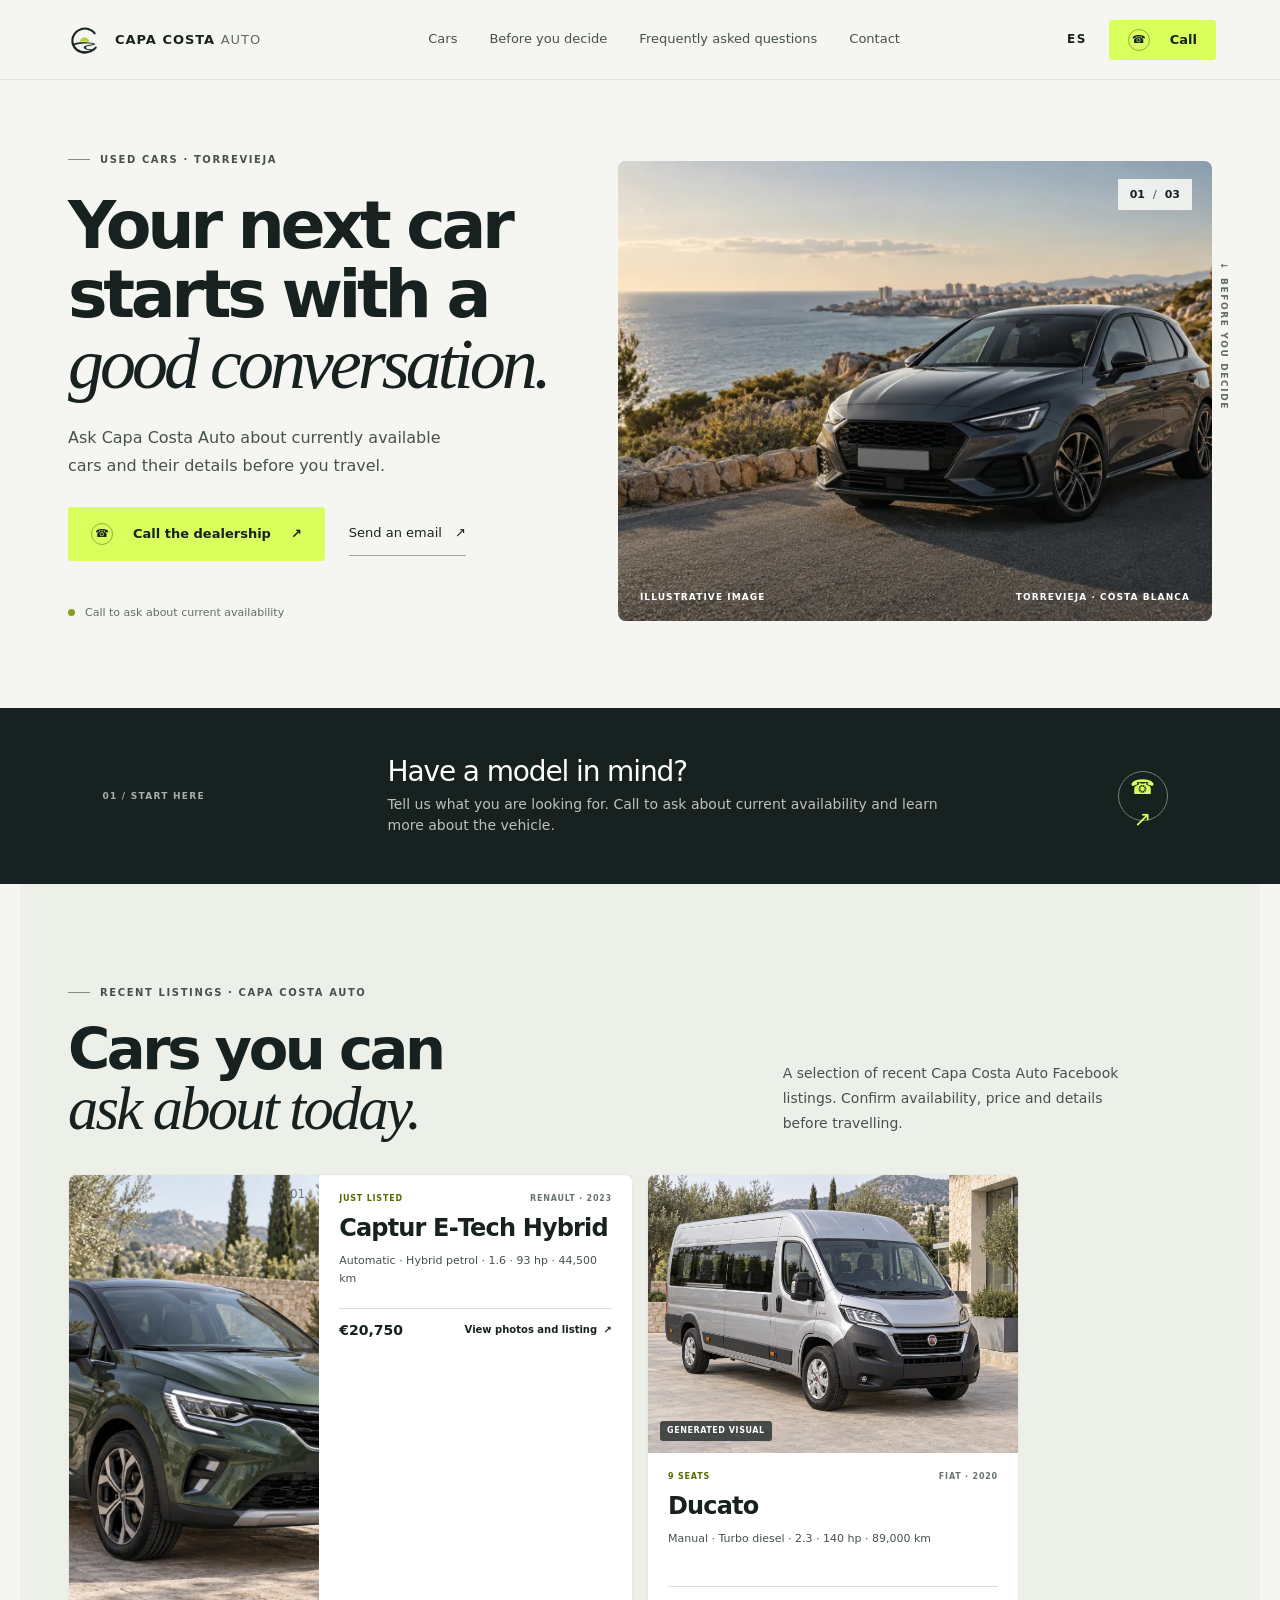
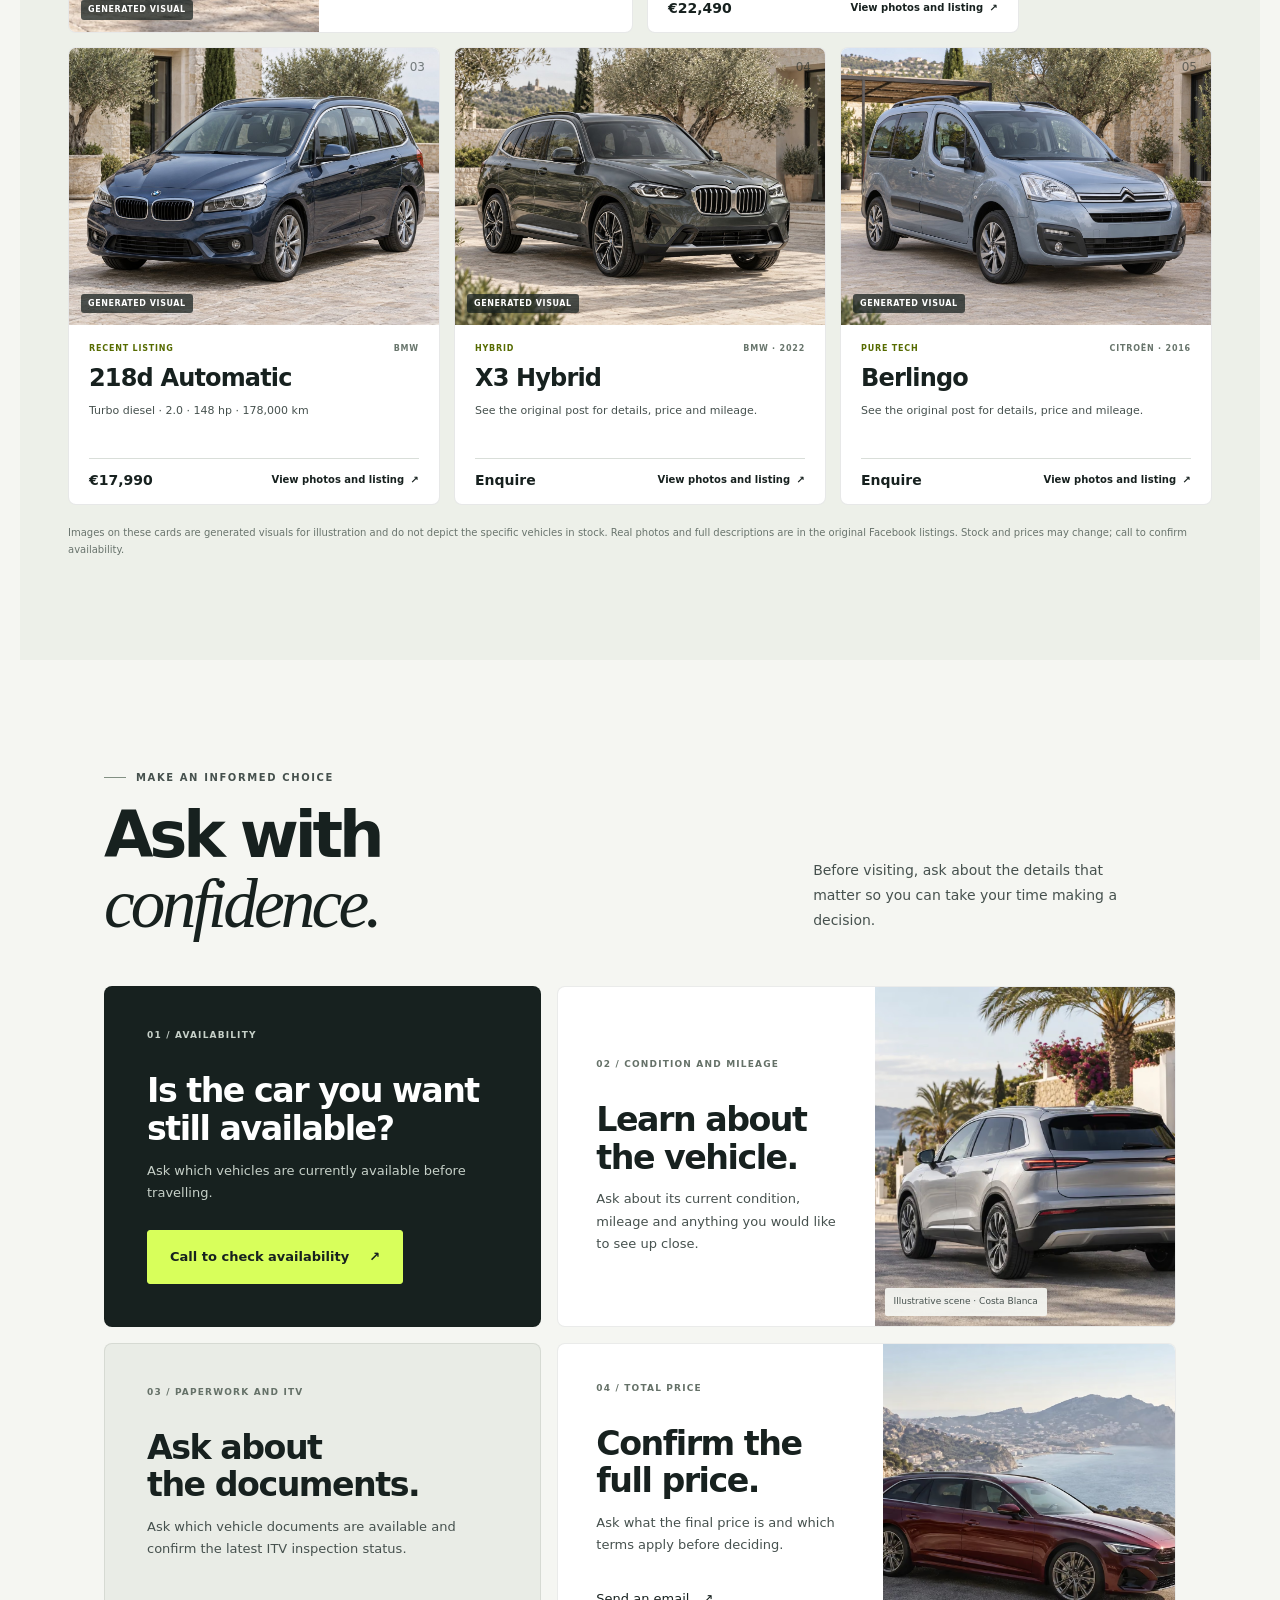
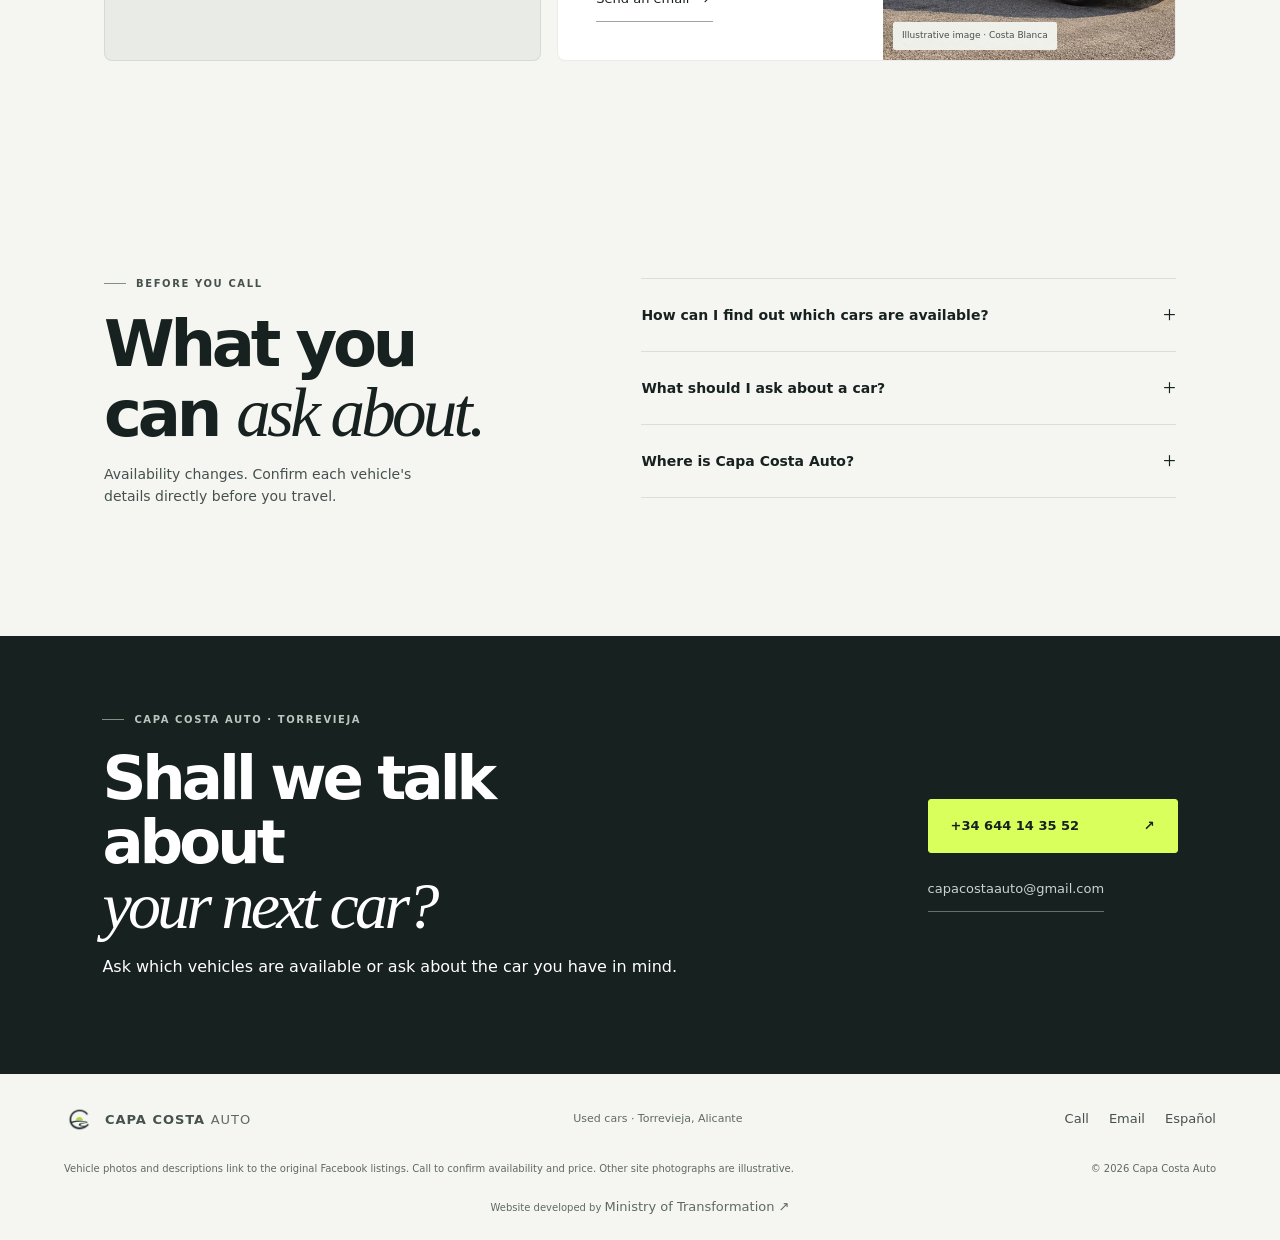
==== commit 988ad639: "Add generated vehicle listing imagery" ====
--- a/en/index.html
+++ b/en/index.html
@@ -10,7 +10,7 @@
   <link rel="alternate" hreflang="es-ES" href="../es/index.html">
   <link rel="alternate" hreflang="en" href="index.html">
   <link rel="preload" as="image" href="../public/images/coast-1.avif" type="image/avif" fetchpriority="high">
-  <link rel="stylesheet" href="../styles.css">
+  <link rel="stylesheet" href="../styles.css?v=20261013-inventory-images">
   <script src="../site.js" defer></script>
 </head>
 <body>
@@ -46,13 +46,13 @@
     <section class="inventory-section" id="vehiculos" aria-labelledby="inventory-title">
       <div class="inventory-heading"><div><p class="eyebrow"><span class="eyebrow-line" aria-hidden="true"></span> RECENT LISTINGS · CAPA COSTA AUTO</p><h2 id="inventory-title">Cars you can<br><em>ask about today.</em></h2></div><p>A selection of recent Capa Costa Auto Facebook listings. Confirm availability, price and details before travelling.</p></div>
       <div class="inventory-grid">
-        <article class="vehicle-card vehicle-featured"><div class="vehicle-art" aria-hidden="true"><span>CAPTUR</span><b>01</b></div><div class="vehicle-info"><p class="vehicle-meta"><span>JUST LISTED</span><span>RENAULT · 2023</span></p><h3>Captur E‑Tech Hybrid</h3><p class="vehicle-specs">Automatic · Hybrid petrol · 1.6 · 93 hp · 44,500 km</p><div class="vehicle-bottom"><strong>€20,750</strong><a href="https://www.facebook.com/photo/?fbid=998239333301235&amp;set=pcb.998239783301190" target="_blank" rel="noopener noreferrer">View photos and listing <span aria-hidden="true">↗</span></a></div></div></article>
-        <article class="vehicle-card"><div class="vehicle-art vehicle-art-van" aria-hidden="true"><span>DUCATO</span><b>02</b></div><div class="vehicle-info"><p class="vehicle-meta"><span>9 SEATS</span><span>FIAT · 2020</span></p><h3>Ducato</h3><p class="vehicle-specs">Manual · Turbo diesel · 2.3 · 140 hp · 89,000 km</p><div class="vehicle-bottom"><strong>€22,490</strong><a href="https://www.facebook.com/photo/?fbid=968975926227576&amp;set=pcb.968976729560829" target="_blank" rel="noopener noreferrer">View photos and listing <span aria-hidden="true">↗</span></a></div></div></article>
-        <article class="vehicle-card"><div class="vehicle-art vehicle-art-bmw" aria-hidden="true"><span>218d</span><b>03</b></div><div class="vehicle-info"><p class="vehicle-meta"><span>RECENT LISTING</span><span>BMW</span></p><h3>218d Automatic</h3><p class="vehicle-specs">Turbo diesel · 2.0 · 148 hp · 178,000 km</p><div class="vehicle-bottom"><strong>€17,990</strong><a href="https://www.facebook.com/reel/2669272490158174/" target="_blank" rel="noopener noreferrer">View photos and listing <span aria-hidden="true">↗</span></a></div></div></article>
-        <article class="vehicle-card"><div class="vehicle-art vehicle-art-x3" aria-hidden="true"><span>X3</span><b>04</b></div><div class="vehicle-info"><p class="vehicle-meta"><span>HYBRID</span><span>BMW · 2022</span></p><h3>X3 Hybrid</h3><p class="vehicle-specs">See the original post for details, price and mileage.</p><div class="vehicle-bottom"><strong>Enquire</strong><a href="https://www.facebook.com/p/Capa-Costa-100093455335530/" target="_blank" rel="noopener noreferrer">View photos and listing <span aria-hidden="true">↗</span></a></div></div></article>
-        <article class="vehicle-card"><div class="vehicle-art vehicle-art-citroen" aria-hidden="true"><span>BERLINGO</span><b>05</b></div><div class="vehicle-info"><p class="vehicle-meta"><span>PURE TECH</span><span>CITROËN · 2016</span></p><h3>Berlingo</h3><p class="vehicle-specs">See the original post for details, price and mileage.</p><div class="vehicle-bottom"><strong>Enquire</strong><a href="https://www.facebook.com/p/Capa-Costa-100093455335530/" target="_blank" rel="noopener noreferrer">View photos and listing <span aria-hidden="true">↗</span></a></div></div></article>
+        <article class="vehicle-card vehicle-featured"><figure class="vehicle-art"><img src="../public/images/listings/renault-captur-2023.jpg" alt="Illustrative image of a 2023 Renault Captur E-Tech Hybrid"><span class="vehicle-art-label">Generated visual</span><b>01</b></figure><div class="vehicle-info"><p class="vehicle-meta"><span>JUST LISTED</span><span>RENAULT · 2023</span></p><h3>Captur E‑Tech Hybrid</h3><p class="vehicle-specs">Automatic · Hybrid petrol · 1.6 · 93 hp · 44,500 km</p><div class="vehicle-bottom"><strong>€20,750</strong><a href="https://www.facebook.com/photo/?fbid=998239333301235&amp;set=pcb.998239783301190" target="_blank" rel="noopener noreferrer">View photos and listing <span aria-hidden="true">↗</span></a></div></div></article>
+        <article class="vehicle-card"><figure class="vehicle-art vehicle-art-van"><img src="../public/images/listings/fiat-ducato-2020.jpg" alt="Illustrative image of a nine-seat 2020 Fiat Ducato"><span class="vehicle-art-label">Generated visual</span><b>02</b></figure><div class="vehicle-info"><p class="vehicle-meta"><span>9 SEATS</span><span>FIAT · 2020</span></p><h3>Ducato</h3><p class="vehicle-specs">Manual · Turbo diesel · 2.3 · 140 hp · 89,000 km</p><div class="vehicle-bottom"><strong>€22,490</strong><a href="https://www.facebook.com/photo/?fbid=968975926227576&amp;set=pcb.968976729560829" target="_blank" rel="noopener noreferrer">View photos and listing <span aria-hidden="true">↗</span></a></div></div></article>
+        <article class="vehicle-card"><figure class="vehicle-art vehicle-art-bmw"><img src="../public/images/listings/bmw-218d.jpg" alt="Illustrative image of a BMW 218d automatic"><span class="vehicle-art-label">Generated visual</span><b>03</b></figure><div class="vehicle-info"><p class="vehicle-meta"><span>RECENT LISTING</span><span>BMW</span></p><h3>218d Automatic</h3><p class="vehicle-specs">Turbo diesel · 2.0 · 148 hp · 178,000 km</p><div class="vehicle-bottom"><strong>€17,990</strong><a href="https://www.facebook.com/reel/2669272490158174/" target="_blank" rel="noopener noreferrer">View photos and listing <span aria-hidden="true">↗</span></a></div></div></article>
+        <article class="vehicle-card"><figure class="vehicle-art vehicle-art-x3"><img src="../public/images/listings/bmw-x3-2022.jpg" alt="Illustrative image of a 2022 BMW X3 hybrid"><span class="vehicle-art-label">Generated visual</span><b>04</b></figure><div class="vehicle-info"><p class="vehicle-meta"><span>HYBRID</span><span>BMW · 2022</span></p><h3>X3 Hybrid</h3><p class="vehicle-specs">See the original post for details, price and mileage.</p><div class="vehicle-bottom"><strong>Enquire</strong><a href="https://www.facebook.com/p/Capa-Costa-100093455335530/" target="_blank" rel="noopener noreferrer">View photos and listing <span aria-hidden="true">↗</span></a></div></div></article>
+        <article class="vehicle-card"><figure class="vehicle-art vehicle-art-citroen"><img src="../public/images/listings/citroen-berlingo-2016.jpg" alt="Illustrative image of a 2016 Citroën Berlingo PureTech"><span class="vehicle-art-label">Generated visual</span><b>05</b></figure><div class="vehicle-info"><p class="vehicle-meta"><span>PURE TECH</span><span>CITROËN · 2016</span></p><h3>Berlingo</h3><p class="vehicle-specs">See the original post for details, price and mileage.</p><div class="vehicle-bottom"><strong>Enquire</strong><a href="https://www.facebook.com/p/Capa-Costa-100093455335530/" target="_blank" rel="noopener noreferrer">View photos and listing <span aria-hidden="true">↗</span></a></div></div></article>
       </div>
-      <p class="inventory-note">Photos and full descriptions are available in the original Facebook listings. Stock and prices may change; call to confirm availability.</p>
+      <p class="inventory-note">Images on these cards are generated visuals for illustration and do not depict the specific vehicles in stock. Real photos and full descriptions are in the original Facebook listings. Stock and prices may change; call to confirm availability.</p>
     </section>
 
     <section class="editorial" id="antes-de-decidir" aria-labelledby="questions-title">
--- a/styles.css
+++ b/styles.css
@@ -76,12 +76,11 @@
 .inventory-grid{display:grid;grid-template-columns:repeat(6,minmax(0,1fr));gap:14px}
 .vehicle-card{grid-column:span 2;min-width:0;overflow:hidden;border:1px solid rgba(23,33,31,.1);border-radius:8px;background:#fff}
 .vehicle-featured{grid-column:span 3;display:grid;grid-template-columns:.8fr 1fr}
-.vehicle-art{position:relative;display:flex;min-height:150px;align-items:center;justify-content:center;overflow:hidden;background:linear-gradient(145deg,#dce2d9,#b9c8be);color:#34433c}
-.vehicle-art:before,.vehicle-art:after{position:absolute;content:"";width:68%;height:30%;left:16%;bottom:23%;border:1px solid rgba(52,67,60,.28);border-radius:50% 50% 15% 15%;transform:skewX(-9deg)}
-.vehicle-art:after{width:50%;height:18%;left:25%;bottom:43%;border-radius:55% 60% 0 0;background:rgba(245,246,242,.25)}
-.vehicle-art span{position:absolute;left:16px;bottom:14px;z-index:1;font:750 11px var(--display);letter-spacing:.14em}
+.vehicle-art{position:relative;display:block;min-height:150px;margin:0;overflow:hidden;background:#dce2d9;color:#34433c}
+.vehicle-art img{display:block;width:100%;height:100%;min-height:inherit;object-fit:cover;object-position:center}
+.vehicle-art-label{position:absolute;left:12px;bottom:12px;z-index:1;padding:5px 7px;border-radius:3px;background:rgba(23,33,31,.74);color:#fff;font:650 8px/1.2 var(--display);letter-spacing:.07em;text-transform:uppercase}
 .vehicle-art b{position:absolute;top:12px;right:14px;color:rgba(23,33,31,.55);font:500 12px var(--sans)}
-.vehicle-art-van{background:linear-gradient(145deg,#e1e4db,#c5c7b8)}.vehicle-art-bmw{background:linear-gradient(145deg,#d8e2e5,#b2c5cc)}.vehicle-art-x3{background:linear-gradient(145deg,#e3e0d7,#c8c0af)}.vehicle-art-citroen{background:linear-gradient(145deg,#d8ded7,#b8c4b9)}
+.vehicle-art-van{background:#e1e4db}.vehicle-art-bmw{background:#d8e2e5}.vehicle-art-x3{background:#e3e0d7}.vehicle-art-citroen{background:#d8ded7}
 .vehicle-info{padding:19px 20px 16px}.vehicle-meta{display:flex;justify-content:space-between;gap:8px;margin:0 0 11px;color:#68756c;font:700 8px var(--display);letter-spacing:.1em}.vehicle-meta span:first-child{color:#566b00}.vehicle-card h3{margin:0;font:650 clamp(18px,2vw,24px)/1.2 var(--display);letter-spacing:-.035em}.vehicle-specs{min-height:42px;margin:9px 0 14px;color:var(--ink-soft);font-size:11px;line-height:1.65}.vehicle-bottom{display:flex;align-items:center;justify-content:space-between;gap:10px;border-top:1px solid var(--line);padding-top:13px}.vehicle-bottom strong{font:700 14px var(--display);white-space:nowrap}.vehicle-bottom a{font-size:10px;font-weight:650;text-decoration:none;white-space:nowrap}.vehicle-bottom a:hover{text-decoration:underline;text-underline-offset:3px}.vehicle-bottom a span{padding-left:3px}.vehicle-featured .vehicle-art{height:100%}.inventory-note{margin:19px 0 0;color:#69746d;font-size:10px;line-height:1.7}
 @media(max-width:850px){.inventory-section{padding-inline:34px}.inventory-heading{grid-template-columns:1fr .75fr;gap:24px}.vehicle-card{grid-column:span 3}.vehicle-featured{grid-column:span 3;grid-template-columns:1fr}.vehicle-featured .vehicle-art{min-height:180px}}
 @media(max-width:650px){.inventory-section{padding:66px 20px;background:#edf0e9}.inventory-heading{display:block;margin-bottom:25px}.inventory-heading h2{font-size:46px}.inventory-heading>p{margin-top:16px;font-size:13px}.inventory-grid{grid-template-columns:1fr;gap:12px}.vehicle-card,.vehicle-featured{grid-column:1;display:grid;grid-template-columns:38% 1fr}.vehicle-art,.vehicle-featured .vehicle-art{height:100%;min-height:180px}.vehicle-info{padding:15px 14px 13px}.vehicle-meta{font-size:7px}.vehicle-card h3{font-size:18px}.vehicle-specs{font-size:10px;min-height:0}.vehicle-bottom{align-items:flex-start;flex-direction:column;gap:8px}.vehicle-bottom a{min-height:34px;display:inline-flex;align-items:center;font-size:10px}.inventory-note{font-size:10px}}
